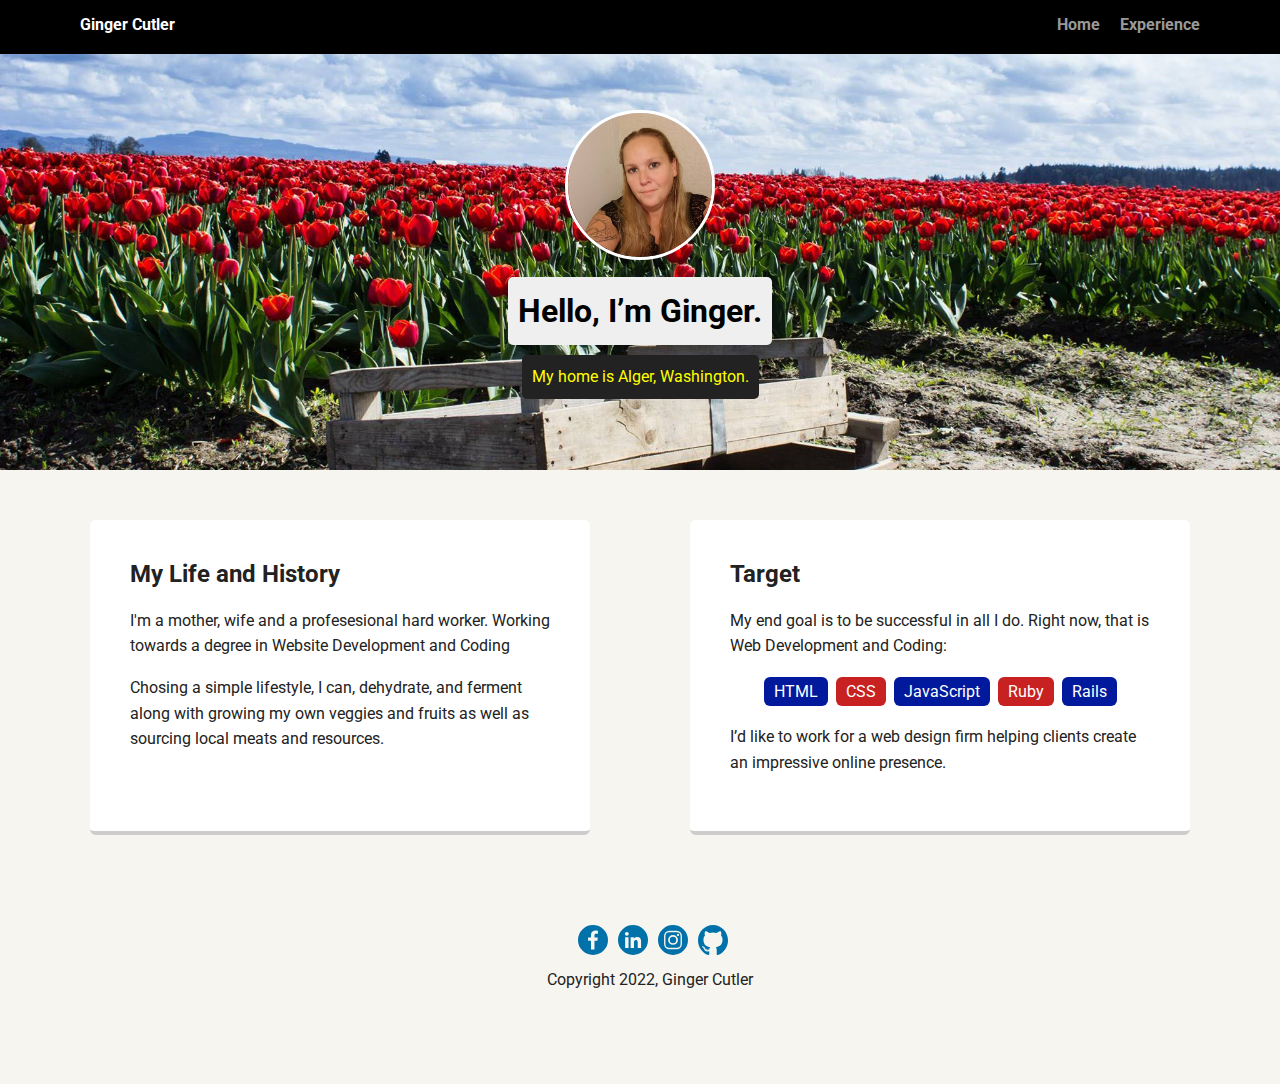
==== profile_page_v1/experience.html @ 506262e4 "updated after submission" ====
<!doctype html>
<html lang="en">
<head>
  <meta charset="utf-8">
  <title>Ginger Cutler's Profile</title>
  <meta name="viewport" content="width=device-width, initial-scale=1.0">
  <link rel="stylesheet" href="styles.css">
  <link href="https://fonts.googleapis.com/css?family=Muli%7CRoboto:400,300,500,700,900" rel="stylesheet"></head>
  <body>

    <div class="main-nav">
        <ul class="nav">
          <li class="name">Ginger Cutler</li>
          <li><a href="index.html">Home</a></li>
          <li><a href="/experience.html">Experience</a></li>
        </ul>
    </div>

    <header>
      <img src="images/Ginger-profile.jpg" alt="Profile Photo of Ginger Cutler" class="profile-image">
      <h1 class="tag name">Hello, I’m Ginger.</h1>
      <p class="tag location">My home is Alger, Washington.</p>
    </header>

    <main class="flex">
      <div class="card">
        <h2 id="experience">My Life and History</h2>
        <p>I'm a mother, wife and a profesesional hard worker.  Working towards a degree in Website Development and Coding</p>
        <p>Chosing a simple lifestyle, I can, dehydrate, and ferment along with growing my own veggies and fruits as well as sourcing local meats and resources.</p>
      </div> 

      <div class="card">
        <h2>Target</h2>
        <p>My end goal is to be successful in all I do. Right now, that is Web Development and Coding:</p>
        <ul class="skills">
          <li>HTML</li>
          <li>CSS</li>
          <li>JavaScript</li>
          <li>Ruby</li>
          <li>Rails</li>
        </ul>
        <p>I’d like to work for a web design firm helping clients create an impressive online presence.</p>
      </div> 

    </main>
    <footer>
      <ul>
        <li><a href="https://www.facebook.com/ginger.cutlercampbell/" class="social facebook">Facebook</a></li>
        <li><a href="https://www.linkedin.com/in/just-one-click-photography-design/" class="social linkedin">LinkedIn</a></li>
        <li><a href="https://www.instagram.com/ginger.cutlercampbell/" class="social instagram">Instagram</a></li>
		<li><a href="https://github.com/gingercutler81/" target="_blank" class="social github">Github</a></li>
      </ul>
      <p class="copyright">Copyright 2022, Ginger Cutler</p>
    </footer>
  </body>
  </html>
---- profile_page_v1/styles.css ----
/* Global Layout Set-up */
* { 
  box-sizing: border-box;
}
  
body {
  margin: 0;
  padding: 0;
  text-align: center;
  font-family: 'Roboto', sans-serif;
  color: #222;
  background: #f7f5f0;
}
/* Link Styles */

a {
  text-decoration: none;
  color: #999;
}
a:hover {
  color: #6633ff;
}

/* Section Styles */

.main-nav {
  width: 100%;
  background: black;
  min-height: 30px;
  padding: 10px;
  position: fixed;
  text-align: center;
}
.nav {
  display: flex;
  justify-content: space-around;
  font-weight: 700;
  list-style-type: none;
  margin: 0 auto;
  padding: 0;
}

.nav .name {
    display: block;
    margin-right: auto;
    color: white;
}
.nav li {
  padding: 5px 10px 10px 10px;
}
.nav a {
  transition: all .5s;
}
.nav a:hover {
  color: white
}

header {
  text-align: center;
  background: url('images/background.jpg') no-repeat top center ;
  background-size: cover;
  overflow: hidden;
  padding-top: 60px;
}
header {
  line-height: 1.5;
}
header .profile-image {
  margin-top: 50px;
  width: 150px;
  height: 150px;
  border-radius: 50%;
  border: 3px solid white;
  transition: all .5s;
}
header .profile-image:hover {
  transform: scale(1.2) rotate(5deg);
}
.tag {
  background-color: #efefef;
  color: black;
  padding: 10px;
  border-radius: 5px;
  display: table;
  margin: 10px auto;
} 
.location {
  background-color: #222;
  color: yellow;
}
.card {
  margin: 30px;
  padding: 20px 40px 40px;
  max-width: 500px;
  text-align: left;
  background: #fff;
  border-bottom: 4px solid #ccc;
  border-radius: 6px;
  transition: all .5s;
}
.card:hover {
  border-color: #ff99ff;
}

ul.skills {
  padding: 0;
  text-align: center;
}

.skills li {
  border-radius: 6px;
  display: inline-block;
  background: #C82121;
  color: white;
  padding: 5px 10px;
  margin: 2px;
}

.skills li:nth-child(odd) {
  background: #011A9D;
}

footer {
  width: 100%;
  min-height: 30px;
  padding: 20px 0 40px 20px;
}

footer .copyright {
  top: -8px;
  font-size: .75em;
}

footer ul {
  list-style-type: none;
  margin: 0;
  padding: 0;
}

footer ul li {
  display: inline-block;
}

a.social {
  display: inline-block;
  text-indent: -9999px;
  margin-left: 5px;
  width: 30px;
  height: 30px;
  background-size: 30px 30px;
  opacity: 100%;
  transition: all .5s;
}
a.instagram {
  background-image: url("images/instagram.svg");
}
a.linkedin {
  background-image: url(images/linkedin2.svg);
}
a.facebook {
  background-image: url("images/faceboook.svg");
}
a.github {
  background-image: url("images/github-04.svg");
}
a.social:hover {
  opacity: 1;
}
.clearfix {
  clear: both;
}

/* Styles for larger screens */
@media screen and (min-width: 720px) {
  
  .flex {
      display: -ms-flexbox;      /* TWEENER - IE 10 */
      display: flex; 
      max-width: 1200px;
      -ms-flex-pack: distribute;
      justify-content: space-around;
      margin: 0 auto;
  }

  header {
    min-height: 470px;
  }

  .nav {
    max-width: 1200px;
    padding: 0 30px;
  }


  main {
    padding-top: 20px;
  }

  main p {
    line-height: 1.6em;
  }

  footer {
    font-size: 1.3em;
    max-width: 1200px;
    margin: 40px auto;
  }
.experience {
}
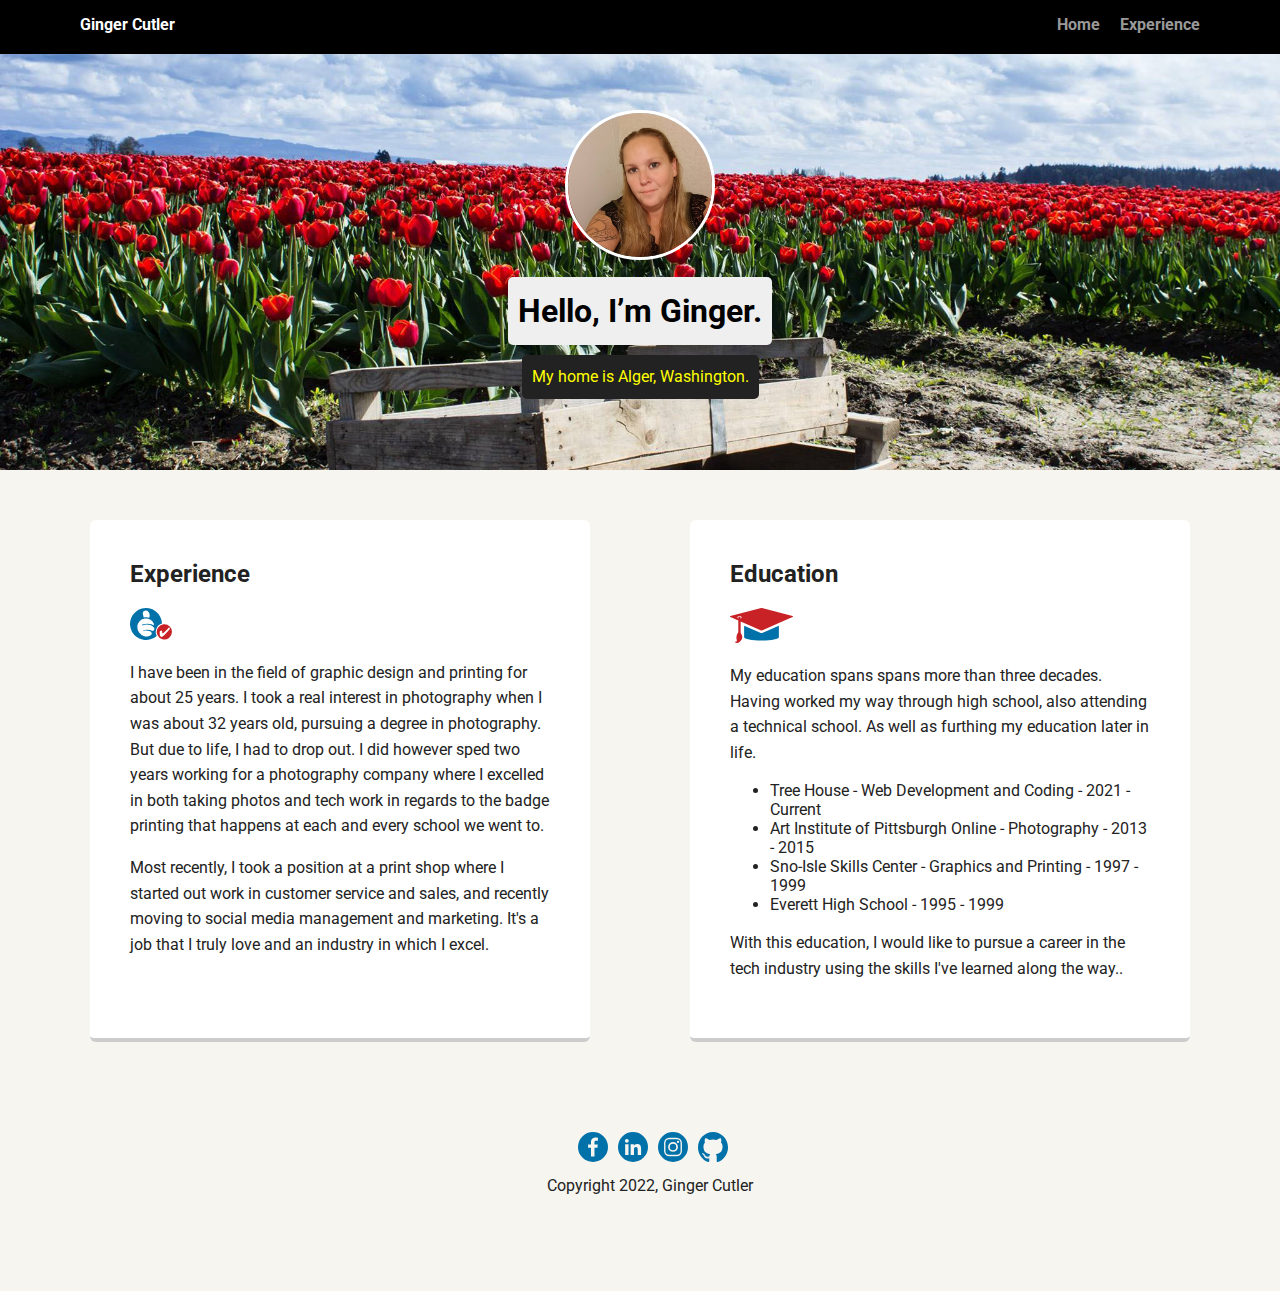
==== commit 6ae7dc21: "resubmission - Project 1" ====
--- a/profile_page_v1/experience.html
+++ b/profile_page_v1/experience.html
@@ -24,22 +24,26 @@
 
     <main class="flex">
       <div class="card">
-        <h2 id="experience">My Life and History</h2>
-        <p>I'm a mother, wife and a profesesional hard worker.  Working towards a degree in Website Development and Coding</p>
-        <p>Chosing a simple lifestyle, I can, dehydrate, and ferment along with growing my own veggies and fruits as well as sourcing local meats and resources.</p>
+        <h2 id="experience"></h2>
+        <h2>Experience</h2>
+<img src="images/experience.svg" alt="Experience Icon" class="experience-image"
+		  width="10%">
+        <p>I have been in the field of graphic design and printing for about 25 years.  I took a real interest in photography when I was about 32 years old, pursuing a degree in photography.  But due to life, I had to drop out.  I did however sped two years working for a photography company where I excelled in both taking photos and tech work in regards to the badge printing that happens at each and every school we went to.</p>
+		<p> Most recently, I took a position at a print shop where I started out work in customer service and sales, and recently moving to social media management and marketing.  It's a job that I truly love and an industry in which I excel.</p>
       </div> 
 
       <div class="card">
-        <h2>Target</h2>
-        <p>My end goal is to be successful in all I do. Right now, that is Web Development and Coding:</p>
-        <ul class="skills">
-          <li>HTML</li>
-          <li>CSS</li>
-          <li>JavaScript</li>
-          <li>Ruby</li>
-          <li>Rails</li>
+        <h2>Education</h2>
+		  <img src="images/grad-cap.svg" alt="Experience Icon" class="experience-image"
+		  width="15%">
+<p>My education spans spans more than three decades.  Having worked my way through high school, also attending a technical school. As well as furthing my education later in life.</p>
+        <ul>
+			<li> Tree House - Web Development and Coding - 2021 - Current</li>
+			<li> Art Institute of Pittsburgh Online - Photography - 2013 - 2015</li>
+			<li> Sno-Isle Skills Center - Graphics and Printing - 1997 - 1999</li>
+		  <li> Everett High School - 1995 - 1999</li>
         </ul>
-        <p>I’d like to work for a web design firm helping clients create an impressive online presence.</p>
+        <p>With this education, I would like to pursue a career in the tech industry using the skills I've learned along the way..</p>
       </div> 
 
     </main>
--- a/profile_page_v1/styles.css
+++ b/profile_page_v1/styles.css
@@ -1,8 +1,7 @@
 /* Global Layout Set-up */
-* { 
+*{ 
   box-sizing: border-box;
 }
-  
 body {
   margin: 0;
   padding: 0;
@@ -12,7 +11,6 @@
   background: #f7f5f0;
 }
 /* Link Styles */
-
 a {
   text-decoration: none;
   color: #999;
@@ -22,7 +20,6 @@
 }
 
 /* Section Styles */
-
 .main-nav {
   width: 100%;
   background: black;
@@ -39,7 +36,6 @@
   margin: 0 auto;
   padding: 0;
 }
-
 .nav .name {
     display: block;
     margin-right: auto;
@@ -54,7 +50,6 @@
 .nav a:hover {
   color: white
 }
-
 header {
   text-align: center;
   background: url('images/background.jpg') no-repeat top center ;
@@ -101,12 +96,10 @@
 .card:hover {
   border-color: #ff99ff;
 }
-
 ul.skills {
   padding: 0;
   text-align: center;
 }
-
 .skills li {
   border-radius: 6px;
   display: inline-block;
@@ -115,32 +108,26 @@
   padding: 5px 10px;
   margin: 2px;
 }
-
 .skills li:nth-child(odd) {
   background: #011A9D;
 }
-
 footer {
   width: 100%;
   min-height: 30px;
   padding: 20px 0 40px 20px;
 }
-
 footer .copyright {
   top: -8px;
   font-size: .75em;
 }
-
 footer ul {
   list-style-type: none;
   margin: 0;
   padding: 0;
 }
-
 footer ul li {
   display: inline-block;
 }
-
 a.social {
   display: inline-block;
   text-indent: -9999px;
@@ -171,8 +158,7 @@
 }
 
 /* Styles for larger screens */
-@media screen and (min-width: 720px) {
-  
+@media screen and (min-width: 720px) { 
   .flex {
       display: -ms-flexbox;      /* TWEENER - IE 10 */
       display: flex; 
@@ -181,29 +167,22 @@
       justify-content: space-around;
       margin: 0 auto;
   }
-
   header {
     min-height: 470px;
   }
-
   .nav {
     max-width: 1200px;
     padding: 0 30px;
   }
-
-
   main {
     padding-top: 20px;
   }
-
   main p {
     line-height: 1.6em;
   }
-
   footer {
     font-size: 1.3em;
     max-width: 1200px;
     margin: 40px auto;
   }
-.experience {
-}+  }